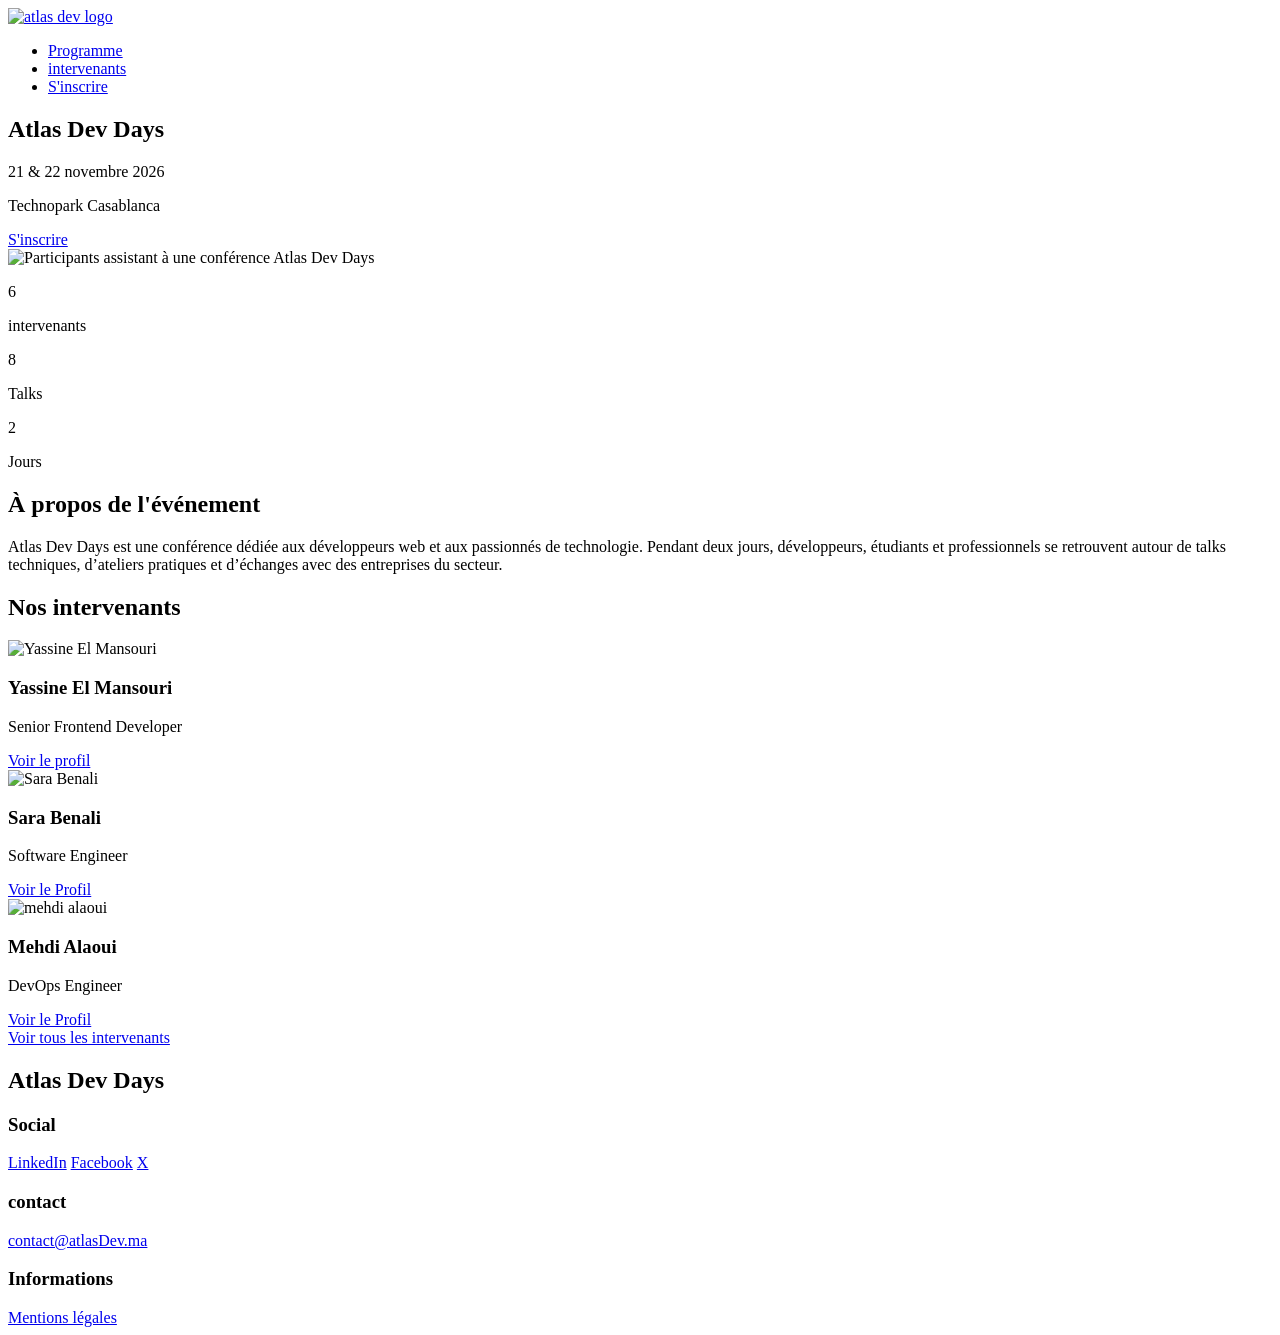
==== index.html @ f3d7a375 "First darft of the index.html file" ====
<!DOCTYPE html>
<html lang="fr">
<head>
    <meta charset="UTF-8">
    <meta name="viewport" content="width=device-width, initial-scale=1.0">
    <title>Atlas Dev Days — Conférence web au Maroc</title>
    <meta name="description" content="Découvrez Atlas Dev Days, une conférence de deux jours dédiée aux développeurs web au Maroc.">
</head>
<body>
    <header>
        <nav>
        <a href = "index.html"><img src="./assets/icons/logo.svg" alt="atlas dev logo" width="50px"></a>
        <ul>
           <li><a href="./programme.html">Programme</a></li>
            <li><a href="./intervenants.html">intervenants</a></li>
            <li><a href="./inscription.html">S'inscrire</a></li>
        </ul>
        </nav>
    </header>
    <main>
        <section id="hero">
            <div class="hero-content">
            <h1>Atlas Dev Days</h1>
            <p>21 & 22 novembre 2026</p>
            <p>Technopark Casablanca</p>
            <a href="inscription.html">S'inscrire</a>
            </div>
            <img src="./assets/images/Atlas-Dev-Days-Conference-Stage.png" alt="Participants assistant à une conférence Atlas Dev Days">
        </section>
        <section id="stats">
            <article>
                <p>6</p>
                <p>intervenants</p>
            </article>
            <article>
                <p>8</p>
                <p>Talks</p>
            </article>
            <article>
                <p>2</p>
                <p>Jours</p>
            </article>
        </section>
        <section id="about">
            <h2>À propos de l'événement</h2>
            <p>Atlas Dev Days est une conférence dédiée aux développeurs web et aux passionnés de technologie.
            Pendant deux jours, développeurs, étudiants et professionnels se retrouvent autour de talks techniques, d’ateliers pratiques et d’échanges avec des entreprises du secteur.</p>
        </section>
        <section id="intervenants">
            <h2>Nos intervenants</h2>
            <div>
            <article>
                <img src="assets/images/Yassine-El-Mansouri.jpg" alt="Yassine El Mansouri">
                <h3>Yassine El Mansouri</h3>
                <p>Senior Frontend Developer</p>
                <a href="./intervenants.html">Voir le profil</a>
            </article>
            <article>
                <img src="assets/images/Sara-Benali.jpg" alt="Sara Benali">
                <h3>Sara Benali</h3>
                <p>Software Engineer</p>
                <a href="./intervenants.html">Voir le Profil</a>
            </article>
            <article>
                <img src="assets/images/mehdi-alaoui.jpg" alt="mehdi alaoui">
                <h3>Mehdi Alaoui</h3>
                <p>DevOps Engineer</p>
                <a href="./intervenants.html">Voir le Profil</a>
            </article>
            <a href="./intervenants.html">Voir tous les intervenants</a>
            </div>
        </section>
    </main>
    <footer>
        <h2>Atlas Dev Days</h2>
        <h3>Social</h3>
        <a href="#">LinkedIn</a>
        <a href="#">Facebook</a>
        <a href="#">X</a>
        <h3>contact</h3>
        <a href="milto:contact@atlasdev.ma">contact@atlasDev.ma</a>
        <h3>Informations</h3>
        <a href="#">Mentions légales</a>
    </footer>
</body>
</html>
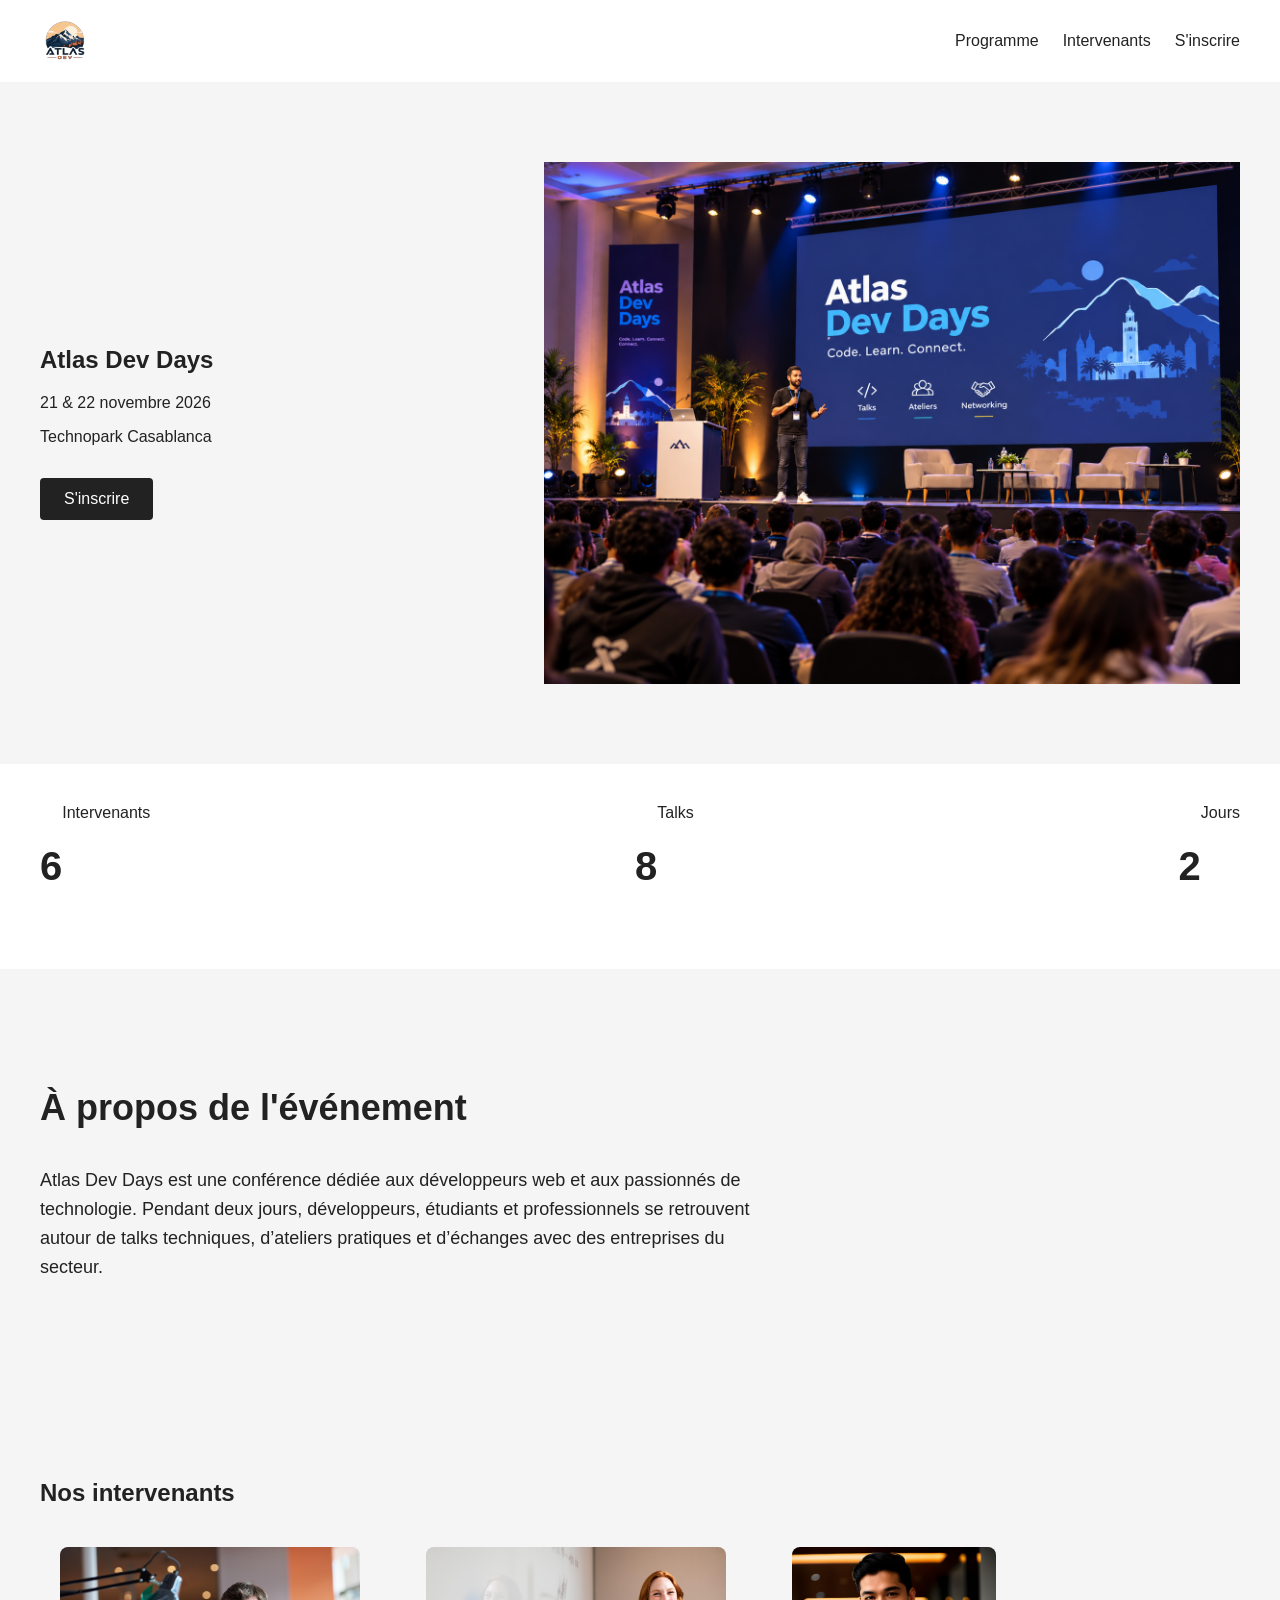
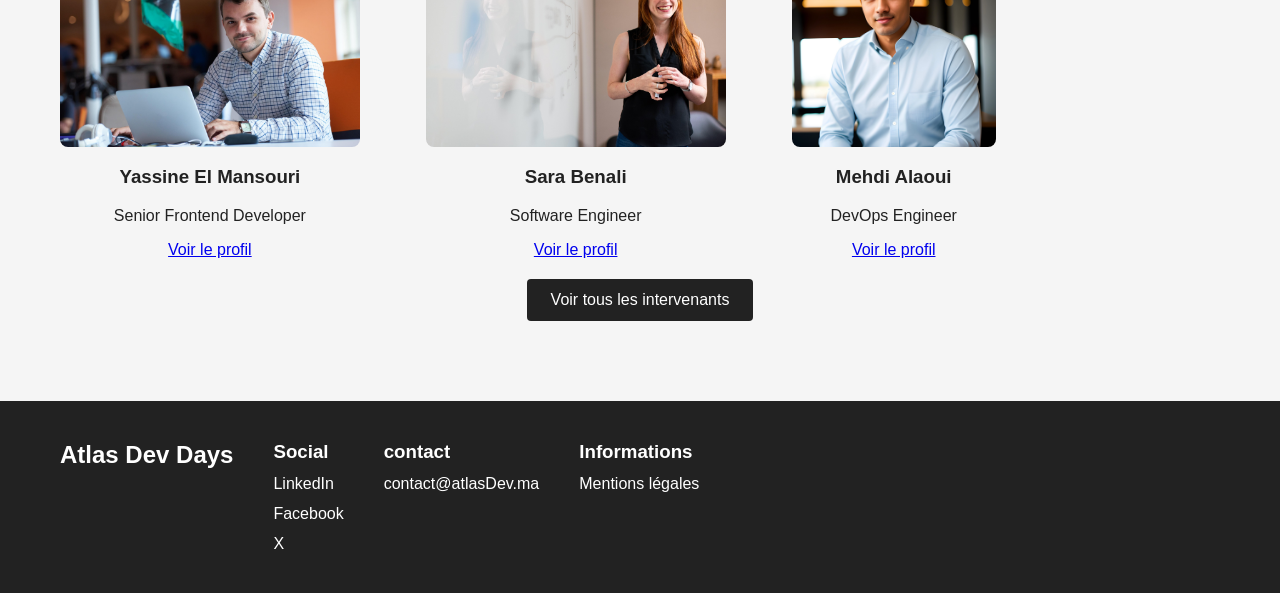
==== commit 1816632d: "Add CSS styles and update HTML structure for improved layout and design" ====
--- a/index.html
+++ b/index.html
@@ -5,6 +5,7 @@
     <meta name="viewport" content="width=device-width, initial-scale=1.0">
     <title>Atlas Dev Days — Conférence web au Maroc</title>
     <meta name="description" content="Découvrez Atlas Dev Days, une conférence de deux jours dédiée aux développeurs web au Maroc.">
+    <link rel="stylesheet" href="css/style.css">
 </head>
 <body>
     <header>
@@ -12,7 +13,7 @@
         <a href = "index.html"><img src="./assets/icons/logo.svg" alt="atlas dev logo" width="50px"></a>
         <ul>
            <li><a href="./programme.html">Programme</a></li>
-            <li><a href="./intervenants.html">intervenants</a></li>
+            <li><a href="./intervenants.html">Intervenants</a></li>
             <li><a href="./inscription.html">S'inscrire</a></li>
         </ul>
         </nav>
@@ -23,14 +24,14 @@
             <h1>Atlas Dev Days</h1>
             <p>21 & 22 novembre 2026</p>
             <p>Technopark Casablanca</p>
-            <a href="inscription.html">S'inscrire</a>
+            <a class="button" href="inscription.html">S'inscrire</a>
             </div>
             <img src="./assets/images/Atlas-Dev-Days-Conference-Stage.png" alt="Participants assistant à une conférence Atlas Dev Days">
         </section>
         <section id="stats">
             <article>
                 <p>6</p>
-                <p>intervenants</p>
+                <p>Intervenants</p>
             </article>
             <article>
                 <p>8</p>
@@ -48,9 +49,9 @@
         </section>
         <section id="intervenants">
             <h2>Nos intervenants</h2>
-            <div>
+            <div class="speaker-list">
             <article>
-                <img src="assets/images/Yassine-El-Mansouri.jpg" alt="Yassine El Mansouri">
+                <img src="assets/images/Yassine-El-Mansouri.jpg" alt="Yasddddddsine El Mansouri">
                 <h3>Yassine El Mansouri</h3>
                 <p>Senior Frontend Developer</p>
                 <a href="./intervenants.html">Voir le profil</a>
@@ -59,28 +60,35 @@
                 <img src="assets/images/Sara-Benali.jpg" alt="Sara Benali">
                 <h3>Sara Benali</h3>
                 <p>Software Engineer</p>
-                <a href="./intervenants.html">Voir le Profil</a>
+                <a href="./intervenants.html">Voir le profil</a>
             </article>
             <article>
-                <img src="assets/images/mehdi-alaoui.jpg" alt="mehdi alaoui">
+                <img src="assets/images/mehdi-alaoui.jpg" alt="Mehdi Alaoui">
                 <h3>Mehdi Alaoui</h3>
                 <p>DevOps Engineer</p>
-                <a href="./intervenants.html">Voir le Profil</a>
+                <a href="./intervenants.html">Voir le profil</a>
             </article>
-            <a href="./intervenants.html">Voir tous les intervenants</a>
             </div>
+            <a class="button" href="./intervenants.html">Voir tous les intervenants</a>
         </section>
     </main>
     <footer>
         <h2>Atlas Dev Days</h2>
-        <h3>Social</h3>
-        <a href="#">LinkedIn</a>
-        <a href="#">Facebook</a>
-        <a href="#">X</a>
-        <h3>contact</h3>
-        <a href="milto:contact@atlasdev.ma">contact@atlasDev.ma</a>
-        <h3>Informations</h3>
-        <a href="#">Mentions légales</a>
+        <div class="footer-social">
+            <h3>Social</h3>
+            <a href="#">LinkedIn</a>
+            <a href="#">Facebook</a>
+            <a href="#">X</a>
+        </div>
+        <div class="footer-contact">
+            <h3>contact</h3>
+            <a href="mailto:contact@atlasdev.ma">contact@atlasDev.ma</a>
+            
+        </div>
+        <div class="footer-info">
+            <h3>Informations</h3>
+            <a href="#">Mentions légales</a>
+        </div>
     </footer>
 </body>
 </html>
--- a/css/style.css
+++ b/css/style.css
@@ -0,0 +1,170 @@
+:root {
+   --color-background: #f5f5f5;
+    --color-text: #222222;
+    --color-primary: #222222;
+    --color-surface: #ffffff;
+    --font-main: Arial, sans-serif;
+}
+* {
+    box-sizing: border-box;
+}
+header {
+    background-color: var(--color-surface);
+}
+body{
+    margin : 0;
+    background-color : var(--color-background);
+    color : var(--color-text);
+    font-family: var(--font-main);
+}
+img {
+    max-width: 100%;
+    display: block;
+}
+header nav{
+    display: flex;
+    justify-content: space-between;
+    align-items: center;
+    padding : 16px 40px;
+}
+
+nav ul {
+    list-style: none;
+    margin : 0;
+    padding: 0;
+}
+
+nav ul {
+    display: flex;
+    gap : 24px
+}
+
+nav a {
+    text-decoration: none;
+    color :var(--color-text);
+}
+#hero {
+    max-width: 1440px;
+    margin: 0 auto;
+    display: flex;
+    align-items: center;
+    gap: 40px;
+    padding: 80px 40px;
+}
+.hero-content {
+    width: 40%;
+}
+#hero img {
+    width: 60%;
+    min-width: 0
+}
+.button {
+    display: inline-block;
+    margin-top: 16px;
+    padding: 12px 24px;
+    background-color: var(--color-primary);
+    color : white;
+    text-decoration: none;
+    border-radius: 4px;
+}
+.button:hover {
+    opacity: 0.8;
+}
+.button:focus {
+    outline: 3px solid #555;
+    outline-offset: 3px;
+}
+
+#stats {
+    max-width: 1440px;
+    margin: 0 auto;
+    padding: 40px;
+    display: flex;
+    justify-content: space-between;
+    text-align: center;
+    background-color: var(--color-surface);
+}
+#stats article {
+    display: flex;
+}
+
+#stats article p:first-child {
+    font-size: 40px;
+    font-weight: 600;
+    margin: 0 10 0;
+}
+#stats article p:last-child {
+    margin: 0;
+    font-size: 16px;
+}
+#about {
+    max-width: 1100px;
+    margin: 0 auto;
+    padding: 80px 40px;
+}
+
+#about h2, #apprenants h2 {
+    font-size: 36px;
+    margin: 0 0 10;
+
+}
+
+#about {
+    max-width: 800px;
+    font-size: 18px;
+    line-height: 1.6;
+    margin: 0;
+
+}
+#intervenants{
+    max-width: 1400px;
+    margin: 0 auto;
+    padding: 80px 40px;
+}
+.speaker-list {
+    display: flex;
+    gap: 26px;
+}
+.speaker-list article{
+    background-color: var(--color-background);
+    padding: 20px;
+}
+.speaker-list img {
+    width: 100%;
+    height: 200px;
+    border-radius: 8px;
+    object-fit: cover;
+}
+.speaker-list h3, .speaker-list p {
+    text-align: center;
+    object-fit: cover;
+}
+.speaker-list a, #intervenants a {
+    display: block;
+    width: max-content;
+    margin: 0 auto;
+}
+footer {
+    background-color: var(--color-primary);
+    color: white;
+    padding: 40px 60px;
+    display: flex;
+    flex-wrap: wrap;
+    gap: 40px;
+}
+footer div {
+    display: flex;
+    flex-direction: column;
+    gap: 12px;
+}
+footer h2, footer h3 {
+    margin: 0;
+}
+footer a {
+    color: white;
+    text-decoration: none;
+}
+footer a:hover {
+    color:rgb(170, 166, 166);
+    text-decoration: underline
+}
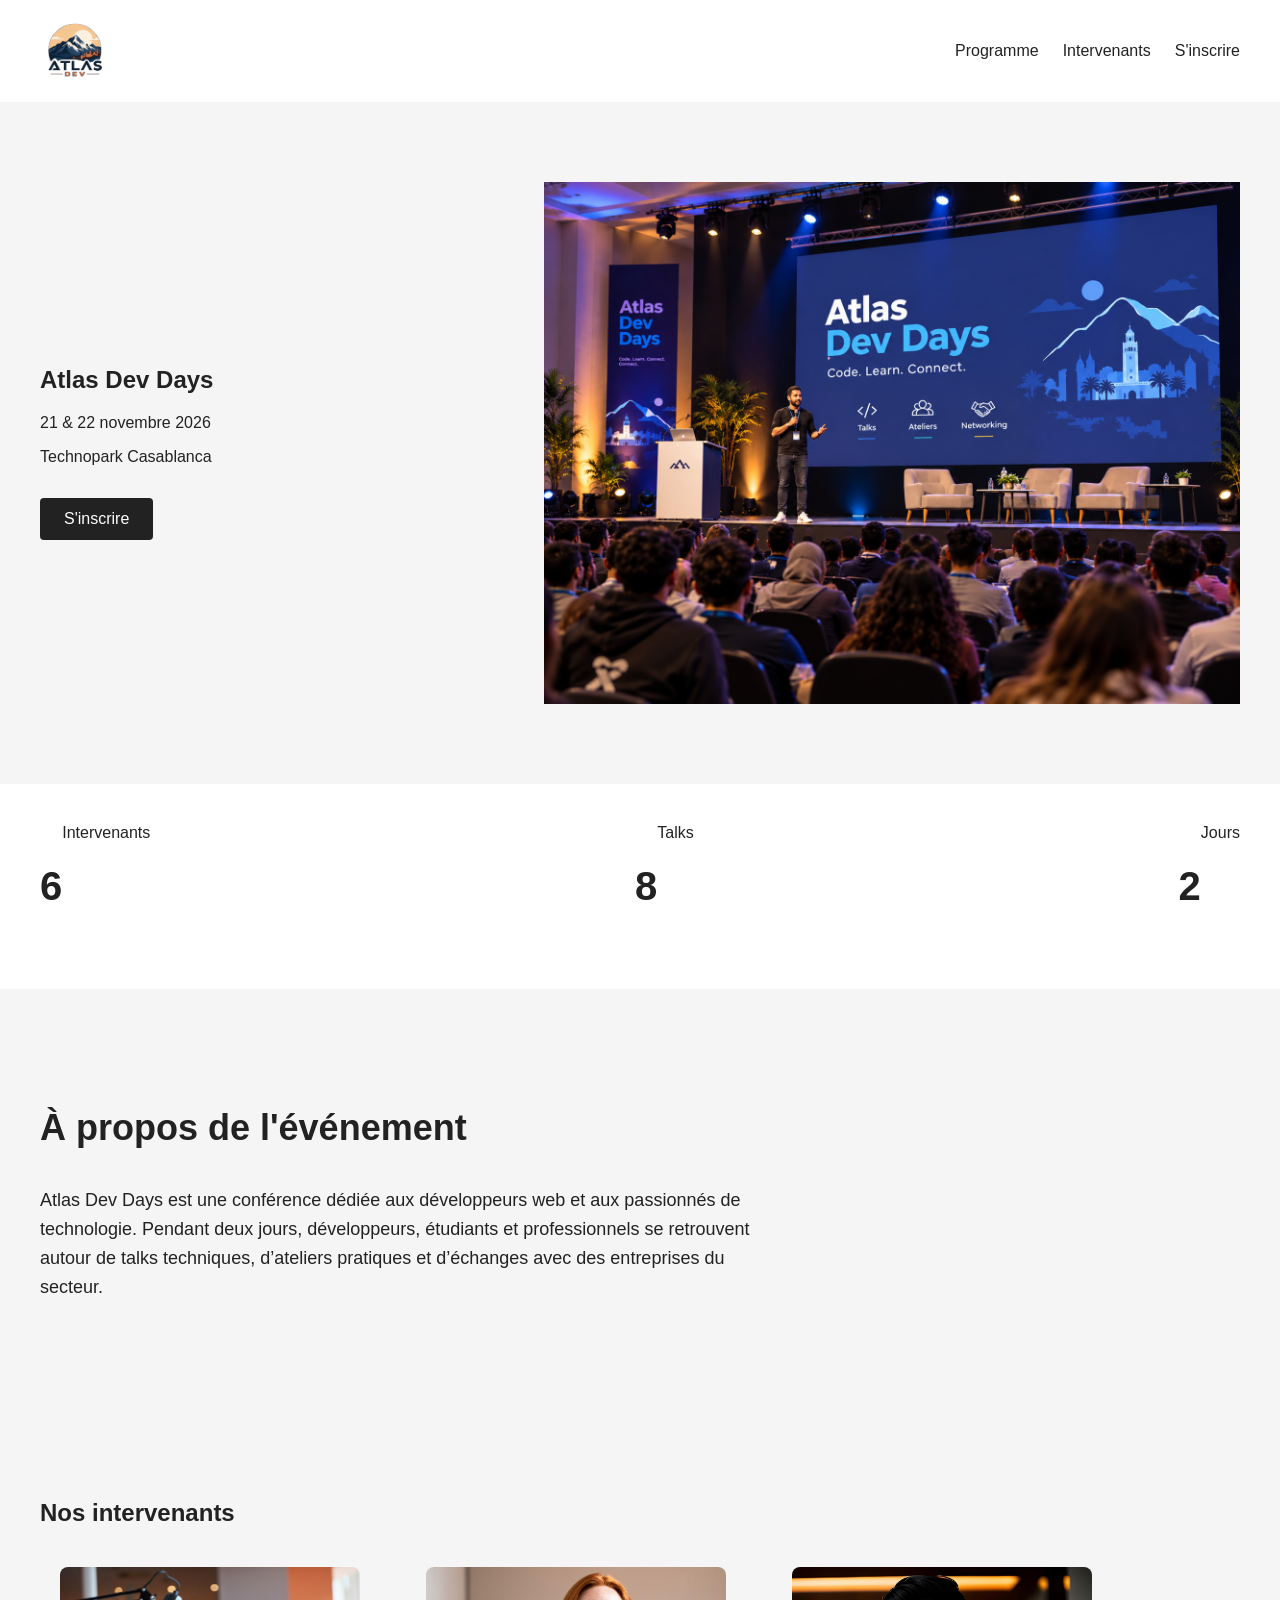
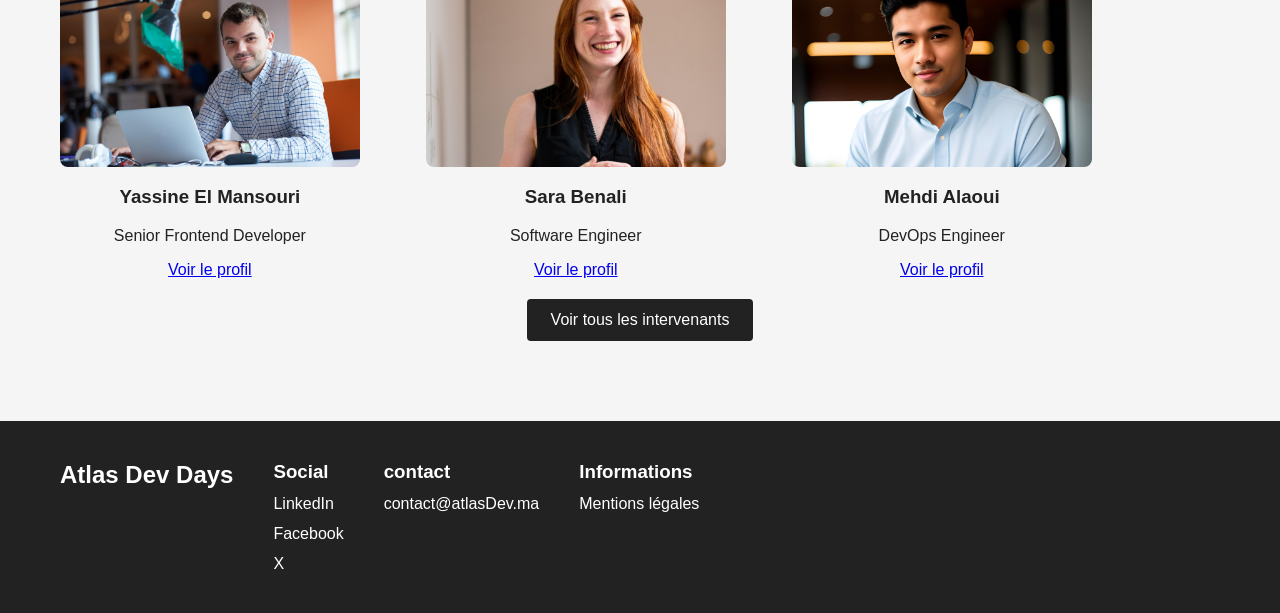
==== commit 7efec8cc: "Refactor navigation logo size and update schedule times with proper datetime attributes for better a" ====
--- a/index.html
+++ b/index.html
@@ -10,7 +10,7 @@
 <body>
     <header>
         <nav>
-        <a href = "index.html"><img src="./assets/icons/logo.svg" alt="atlas dev logo" width="50px"></a>
+        <a href = "index.html"><img src="./assets/icons/logo.svg" alt="atlas dev logo"></a>
         <ul>
            <li><a href="./programme.html">Programme</a></li>
             <li><a href="./intervenants.html">Intervenants</a></li>
--- a/css/style.css
+++ b/css/style.css
@@ -43,6 +43,10 @@
     text-decoration: none;
     color :var(--color-text);
 }
+nav img {
+    width: 70px;
+    min-width: 50px;
+}
 #hero {
     max-width: 1440px;
     margin: 0 auto;
@@ -168,3 +172,111 @@
     color:rgb(170, 166, 166);
     text-decoration: underline
 }
+
+#programme-hero {
+    text-align: center;
+    padding: 70px 0 70px 0;
+}
+.talks{
+    background-color: var(--color-surface);
+    display: flex;
+    justify-content: center;
+    gap: 50px;
+    margin-left: 5px;
+}
+.day article{
+    margin: 10px 30px;
+    padding: 10px 20px 10px 20px;
+    background-color: #d0c7c72f;
+    border-radius: 10px;
+}
+.day h2 {
+    text-align: center;
+    font-family:Georgia, 'Times New Roman', Times, serif;
+    font-size:x-large;
+}
+#programme-inscription-button {
+    display: flex;
+    justify-content: center;
+    align-items: center;
+    margin-bottom: 20px;
+    
+}
+#speakers-hero {
+    text-align: center;
+    padding: 70px 0 70px;
+}
+#speakers {
+    background-color: #ffffff;
+    margin: 20px 0 0 0;
+    align-items: center;
+}
+#speakers-grid {
+    flex-wrap: wrap;
+    display: flex;
+    justify-content: center;
+    gap: 35px;
+    padding-bottom: 50px;
+    padding-top: 30px;
+}
+#speakers-grid article {
+    text-align: center;
+    min-width: 200px;
+    max-width: 320px;
+    margin : 10px 0px 10px 10px;
+}
+#speakers-grid img {
+    border-radius: 20px;
+}
+.intervenant-social {
+    text-decoration: none;
+    color:#a39d30;
+}
+.intervenant-social:focus {
+    color: red;
+}
+#inscription-hero {
+    text-align: center;
+    padding: 70px 0 70px 0;
+}
+#inscription-formulaire {
+    max-width: 500px;
+    margin: 0 auto;
+    padding: 60px 30px;
+    background-color: var(--color-surface);
+}
+#inscription-formulaire h2 {
+    margin-bottom: 40px;
+    text-align: center;
+}
+.form-group {
+    display: flex;
+    flex-direction: column;
+    gap: 10px;
+    margin-bottom: 20px;
+}
+.form-group input, .form-group select, .form-group textarea {
+    max-width: 100%;
+    height: 30px;
+    border-radius: 10px;
+    border: 1px solid #1b1a1a2f;
+    font: var(--font-main)
+}
+/* .form-group input{
+    max-width: auto;
+} */
+#message {
+    min-height: 100px;
+}
+fieldset{
+    border: 1px solid #1b1a1a2f;
+    padding: 20px;
+}
+.form-group button {
+    max-width: 100px;
+   margin-left: 36%
+    
+}
+@media (max-width = 768px) {
+    
+}
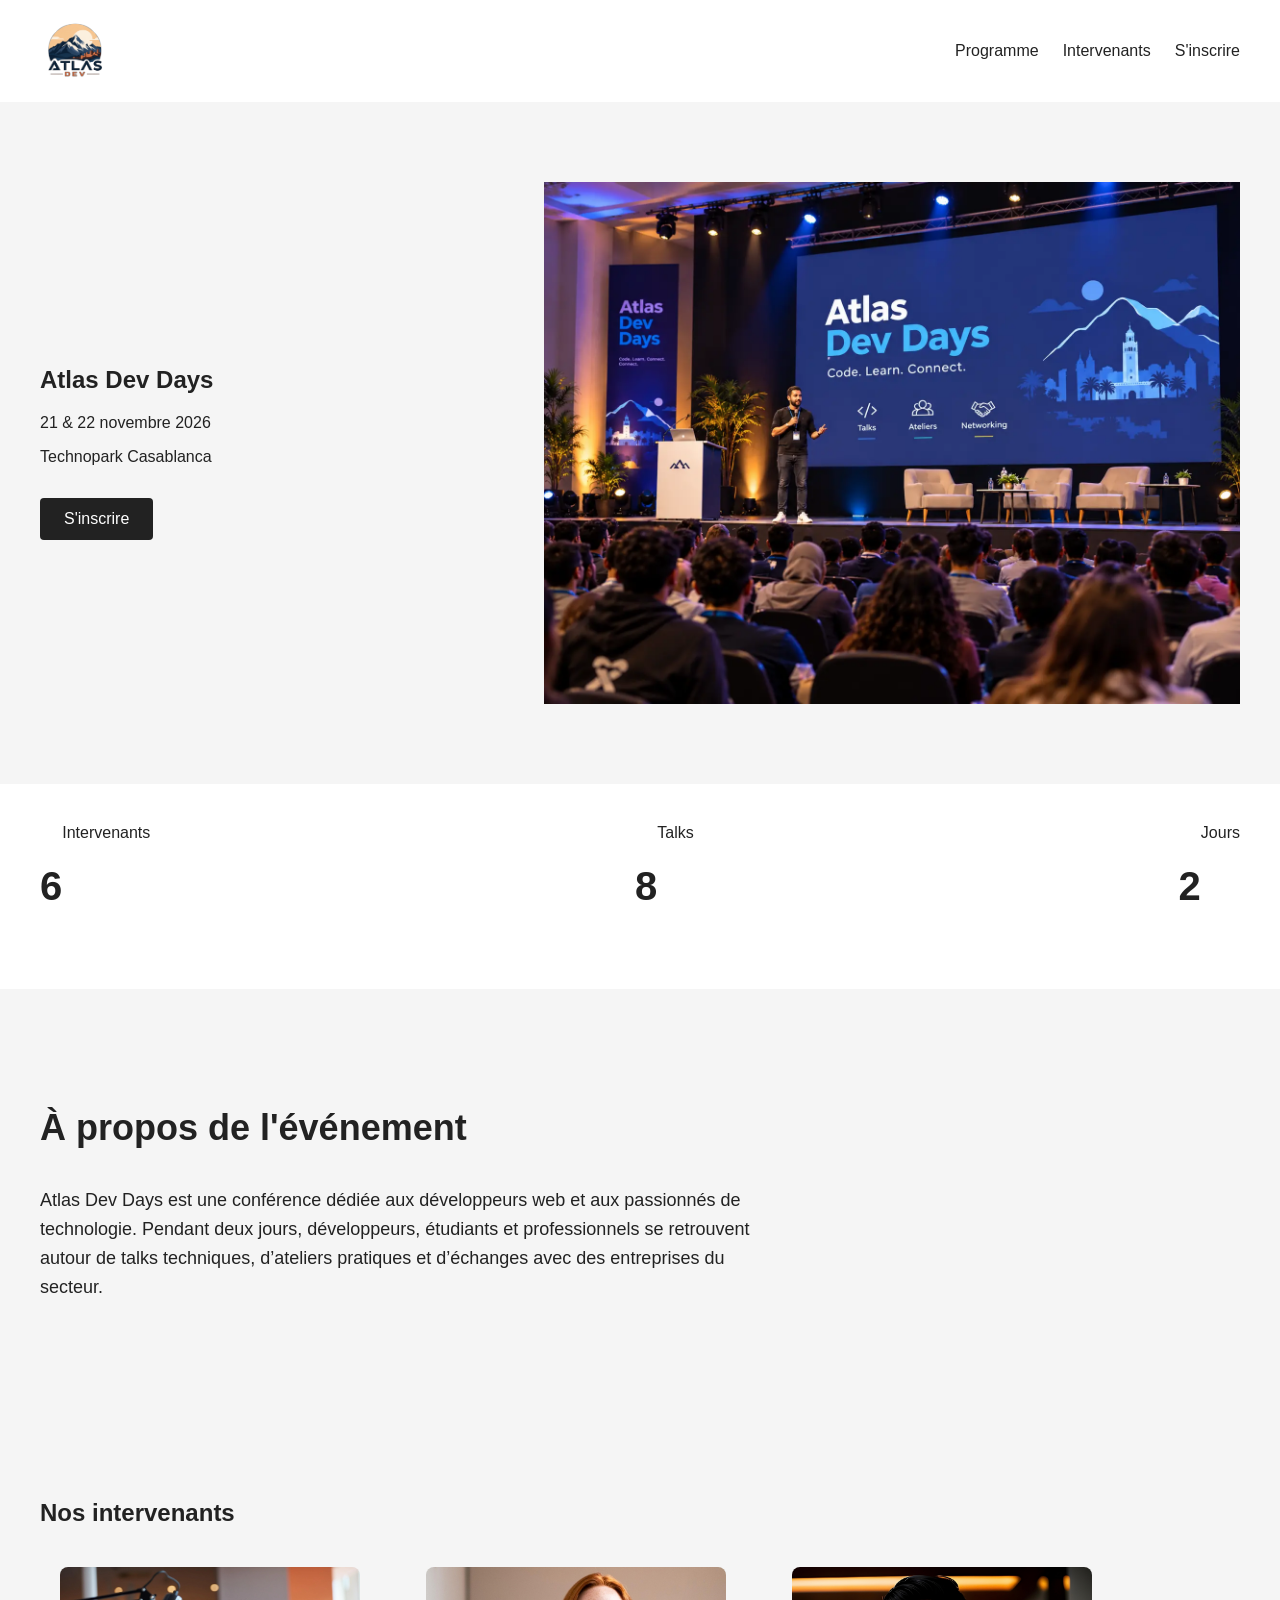
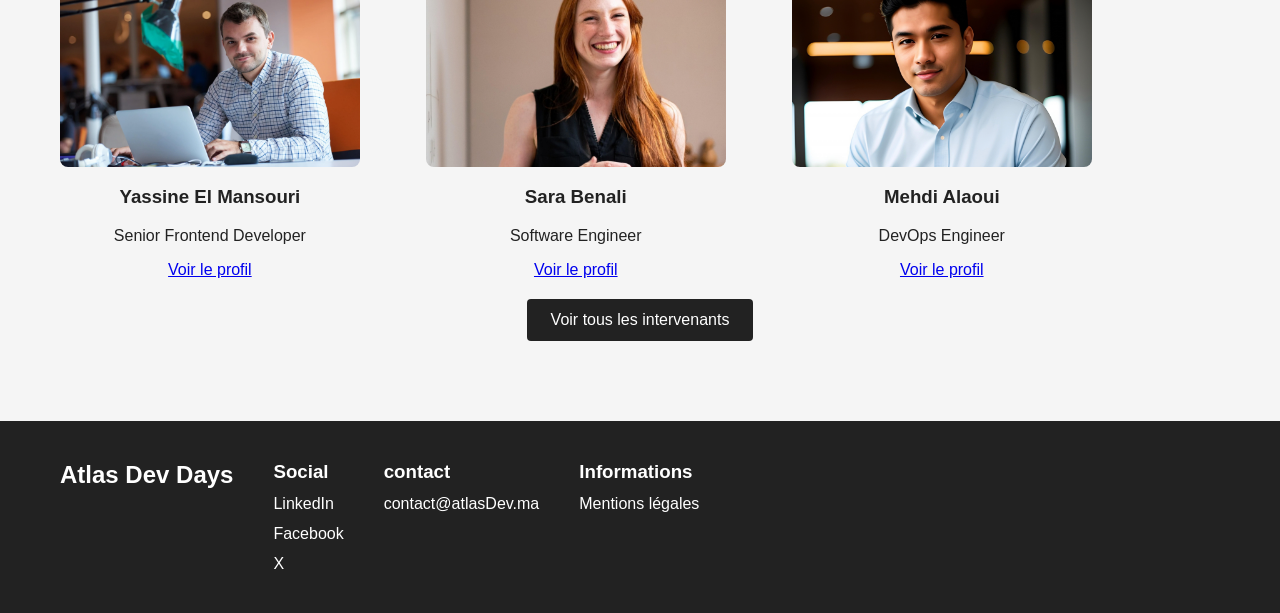
==== commit 9bdb9bc8: "Fix: change the type of the images from png and jpg to webp" ====
--- a/index.html
+++ b/index.html
@@ -26,7 +26,7 @@
             <p>Technopark Casablanca</p>
             <a class="button" href="inscription.html">S'inscrire</a>
             </div>
-            <img src="./assets/images/Atlas-Dev-Days-Conference-Stage.png" alt="Participants assistant à une conférence Atlas Dev Days">
+            <img src="./assets/images/Atlas-Dev-Days-Conference-Stage.webp" alt="Participants assistant à une conférence Atlas Dev Days">
         </section>
         <section id="stats">
             <article>
@@ -51,19 +51,19 @@
             <h2>Nos intervenants</h2>
             <div class="speaker-list">
             <article>
-                <img src="assets/images/Yassine-El-Mansouri.jpg" alt="Yasddddddsine El Mansouri">
+                <img src="assets/images/Yassine-El-Mansouri.webp" alt="Yasddddddsine El Mansouri">
                 <h3>Yassine El Mansouri</h3>
                 <p>Senior Frontend Developer</p>
                 <a href="./intervenants.html">Voir le profil</a>
             </article>
             <article>
-                <img src="assets/images/Sara-Benali.jpg" alt="Sara Benali">
+                <img src="assets/images/Sara-Benali.webp" alt="Sara Benali">
                 <h3>Sara Benali</h3>
                 <p>Software Engineer</p>
                 <a href="./intervenants.html">Voir le profil</a>
             </article>
             <article>
-                <img src="assets/images/mehdi-alaoui.jpg" alt="Mehdi Alaoui">
+                <img src="assets/images/mehdi-alaoui.webp" alt="Mehdi Alaoui">
                 <h3>Mehdi Alaoui</h3>
                 <p>DevOps Engineer</p>
                 <a href="./intervenants.html">Voir le profil</a>
--- a/css/style.css
+++ b/css/style.css
@@ -230,7 +230,7 @@
 }
 .intervenant-social {
     text-decoration: none;
-    color:#a39d30;
+    color:#6c6929;
 }
 .intervenant-social:focus {
     color: red;
@@ -277,6 +277,34 @@
    margin-left: 36%
     
 }
-@media (max-width = 768px) {
-    
+@media (max-width: 768px) {
+    #hero {
+        flex-direction: column;
+        text-align: center;
+    }
+    .hero-content {
+        width: 100%;
+    }
+    #hero img{
+        width: 100%;
+    }
+    .speaker-list {
+        flex-direction: column;
+    }
+    header nav{
+        flex-direction: column;
+        justify-content: center;
+        gap: 20px;
+    }
+    header ul {
+        flex-direction: column;
+    }
+    footer {
+        flex-direction: column;
+        text-align: center;
+    }
+    .talks {
+        flex-direction: column;
+        padding: 10px 20px 10px 20px;
+    }
 }
